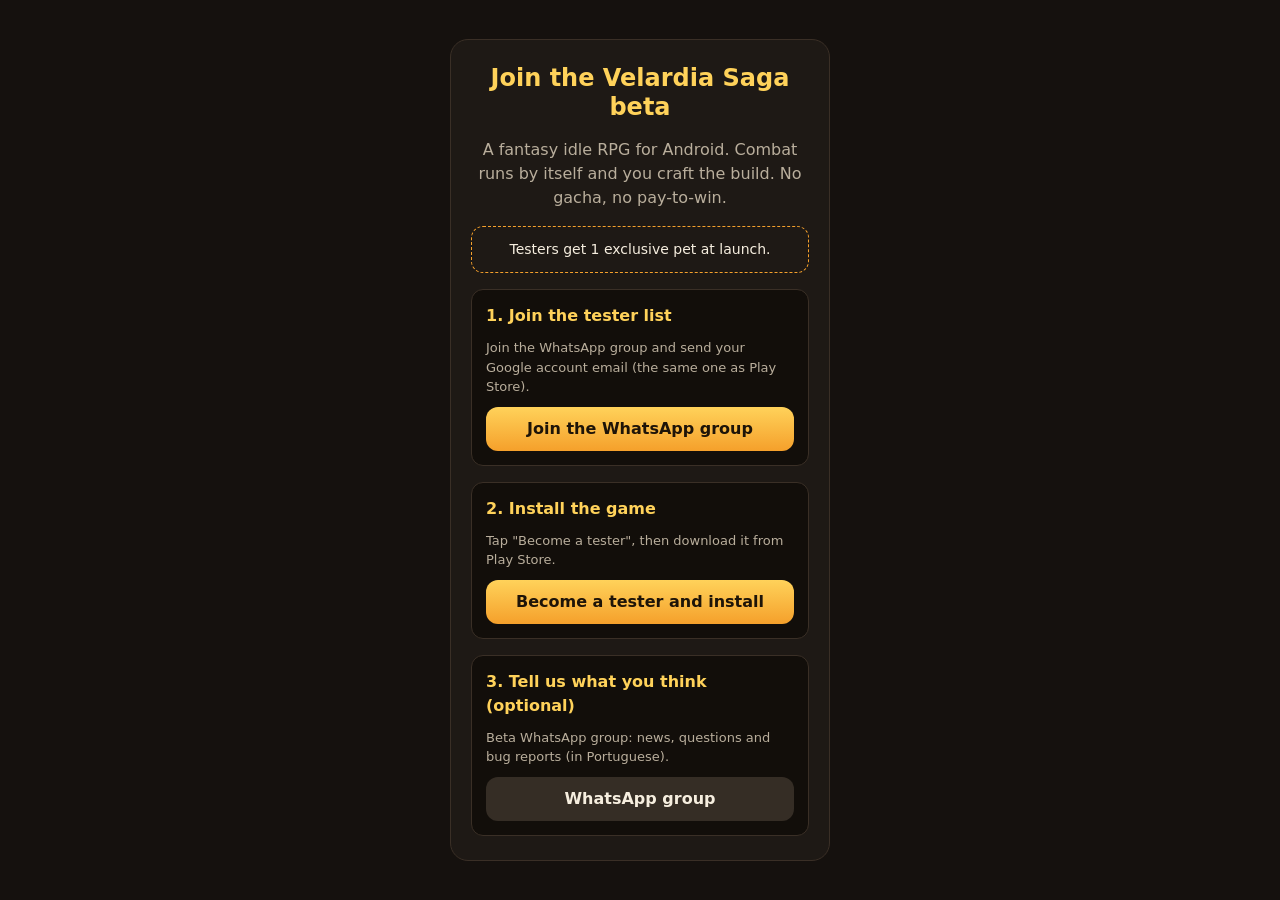
==== beta.html @ 22c13094 "Página Beta: entrada única do teste fechado em pt, en e es Co-Authored-By: Claude Fable 5.2 <noreply" ====
<!doctype html>
<html lang="pt-BR">
<head>
<meta charset="utf-8">
<meta name="viewport" content="width=device-width, initial-scale=1">
<title>Beta: Velárdia Saga</title>
<meta property="og:title" content="Beta do Velárdia Saga">
<meta property="og:description" content="Idle RPG de fantasia para Android, sem gacha. Entre no beta em 2 toques e ganhe um pet exclusivo no lançamento.">
<meta property="og:type" content="website">
<!-- Página única de entrada do beta: todo post de divulgação aponta para cá.
     GRUPO_GOOGLE: link "participar" do Grupo do Google ligado ao teste fechado na Play Console.
     Enquanto estiver vazio, o passo 1 manda a pessoa para o grupo do WhatsApp (jeito antigo).
     ?de=tiktok (ou reddit, discord...) só serve para a gente saber de onde a pessoa veio. -->
<style>
:root{--fundo:#15110e;--painel:#1e1915;--borda:#3a2f26;--texto:#f6eedf;--texto2:#b9ae9c;--ouro:#ffd25a;--laranja:#f5a02b;--letra-botao:#1e1408}
*{box-sizing:border-box}
body{margin:0;background:var(--fundo);color:var(--texto);font:16px/1.5 Inter,system-ui,-apple-system,"Segoe UI",Roboto,sans-serif;min-height:100vh;display:grid;place-items:center;padding:24px 16px}
main{width:100%;max-width:380px;background:var(--painel);border:1px solid var(--borda);border-radius:18px;padding:24px 20px;display:grid;gap:16px;text-align:center}
h1{margin:0;color:var(--ouro);font-size:24px;line-height:1.2}
p{margin:0;color:var(--texto2)}
.passo{border:1px solid var(--borda);border-radius:12px;padding:14px;background:#120e0a;display:grid;gap:10px;text-align:left}
.passo b{color:var(--ouro)}
.passo small{color:var(--texto2);font-size:13px}
a.botao{display:block;text-align:center;text-decoration:none;border-radius:12px;padding:14px;font-weight:800;line-height:1}
.principal{background:linear-gradient(var(--ouro),var(--laranja));color:var(--letra-botao)}
.secundario{background:#352d25;color:var(--texto);font-weight:600}
.premio{border:1px dashed var(--laranja);border-radius:12px;padding:12px;font-size:14px;color:var(--texto)}
</style>
</head>
<body>
<main>
  <h1 id="titulo"></h1>
  <p id="sub"></p>
  <div class="premio" id="premio"></div>
  <div class="passo"><b id="p1t"></b><small id="p1d"></small><a class="botao principal" id="p1b" target="_blank" rel="noopener"></a></div>
  <div class="passo"><b id="p2t"></b><small id="p2d"></small><a class="botao principal" id="p2b" target="_blank" rel="noopener"></a></div>
  <div class="passo"><b id="p3t"></b><small id="p3d"></small><a class="botao secundario" id="p3b" target="_blank" rel="noopener"></a></div>
</main>
<script>
(function () {
  var GRUPO_GOOGLE = "";
  var WHATSAPP = "https://chat.whatsapp.com/LX2LWoTPSJx8s3obxakgEm";
  var TESTADOR = "https://play.google.com/apps/testing/com.stormleaf.velardia";
  var TEXTOS = {
    pt: {titulo: "Entre no beta do Velárdia Saga",
      sub: "Idle RPG de fantasia para Android. A luta roda sozinha e você monta a build. Sem gacha, sem pay-to-win.",
      premio: "Quem testa ganha 1 pet exclusivo no lançamento.",
      p1t: "1. Entre na lista de testadores", p1d: "Use a mesma conta Google da Play Store do celular onde vai jogar. A liberação é na hora.", p1b: "Participar do grupo de testadores",
      p1dAntigo: "Entre no grupo do WhatsApp e mande o e-mail da sua conta Google (a mesma da Play Store do celular).", p1bAntigo: "Entrar no grupo do WhatsApp",
      p2t: "2. Instale o jogo", p2d: "Toque em \"Tornar-se testador\" e depois baixe pela Play Store.", p2b: "Virar testador e instalar",
      p3t: "3. Conte o que achou (opcional)", p3d: "Grupo do WhatsApp do beta: novidades, dúvidas e relatos de erro.", p3b: "Grupo do WhatsApp"},
    es: {titulo: "Entra en la beta de Velardia Saga",
      sub: "Idle RPG de fantasía para Android. La pelea corre sola y tú armas la build. Sin gacha, sin pay-to-win.",
      premio: "Quien prueba gana 1 mascota exclusiva en el lanzamiento.",
      p1t: "1. Entra en la lista de testers", p1d: "Usa la misma cuenta de Google de Play Store del celular donde vas a jugar. El acceso es inmediato.", p1b: "Unirme al grupo de testers",
      p1dAntigo: "Entra en el grupo de WhatsApp y envía el correo de tu cuenta de Google (la misma de Play Store).", p1bAntigo: "Entrar en el grupo de WhatsApp",
      p2t: "2. Instala el juego", p2d: "Toca \"Convertirse en tester\" y luego descárgalo en Play Store.", p2b: "Ser tester e instalar",
      p3t: "3. Cuéntanos qué te pareció (opcional)", p3d: "Grupo de WhatsApp de la beta: novedades, dudas y reportes de errores (en portugués).", p3b: "Grupo de WhatsApp"},
    en: {titulo: "Join the Velardia Saga beta",
      sub: "A fantasy idle RPG for Android. Combat runs by itself and you craft the build. No gacha, no pay-to-win.",
      premio: "Testers get 1 exclusive pet at launch.",
      p1t: "1. Join the tester list", p1d: "Use the same Google account as Play Store on the phone you'll play on. Access is instant.", p1b: "Join the tester group",
      p1dAntigo: "Join the WhatsApp group and send your Google account email (the same one as Play Store).", p1bAntigo: "Join the WhatsApp group",
      p2t: "2. Install the game", p2d: "Tap \"Become a tester\", then download it from Play Store.", p2b: "Become a tester and install",
      p3t: "3. Tell us what you think (optional)", p3d: "Beta WhatsApp group: news, questions and bug reports (in Portuguese).", p3b: "WhatsApp group"}
  };
  var idioma = (navigator.language || "pt").slice(0, 2).toLowerCase();
  var t = TEXTOS[idioma] || TEXTOS.en;
  document.documentElement.lang = idioma === "pt" ? "pt-BR" : idioma;
  if (!GRUPO_GOOGLE) { t.p1d = t.p1dAntigo; t.p1b = t.p1bAntigo; }
  ["titulo", "sub", "premio", "p1t", "p1d", "p1b", "p2t", "p2d", "p2b", "p3t", "p3d", "p3b"].forEach(function (id) {
    document.getElementById(id).textContent = t[id];
  });
  document.getElementById("p1b").href = GRUPO_GOOGLE || WHATSAPP;
  document.getElementById("p2b").href = TESTADOR;
  document.getElementById("p3b").href = WHATSAPP;
})();
</script>
</body>
</html>
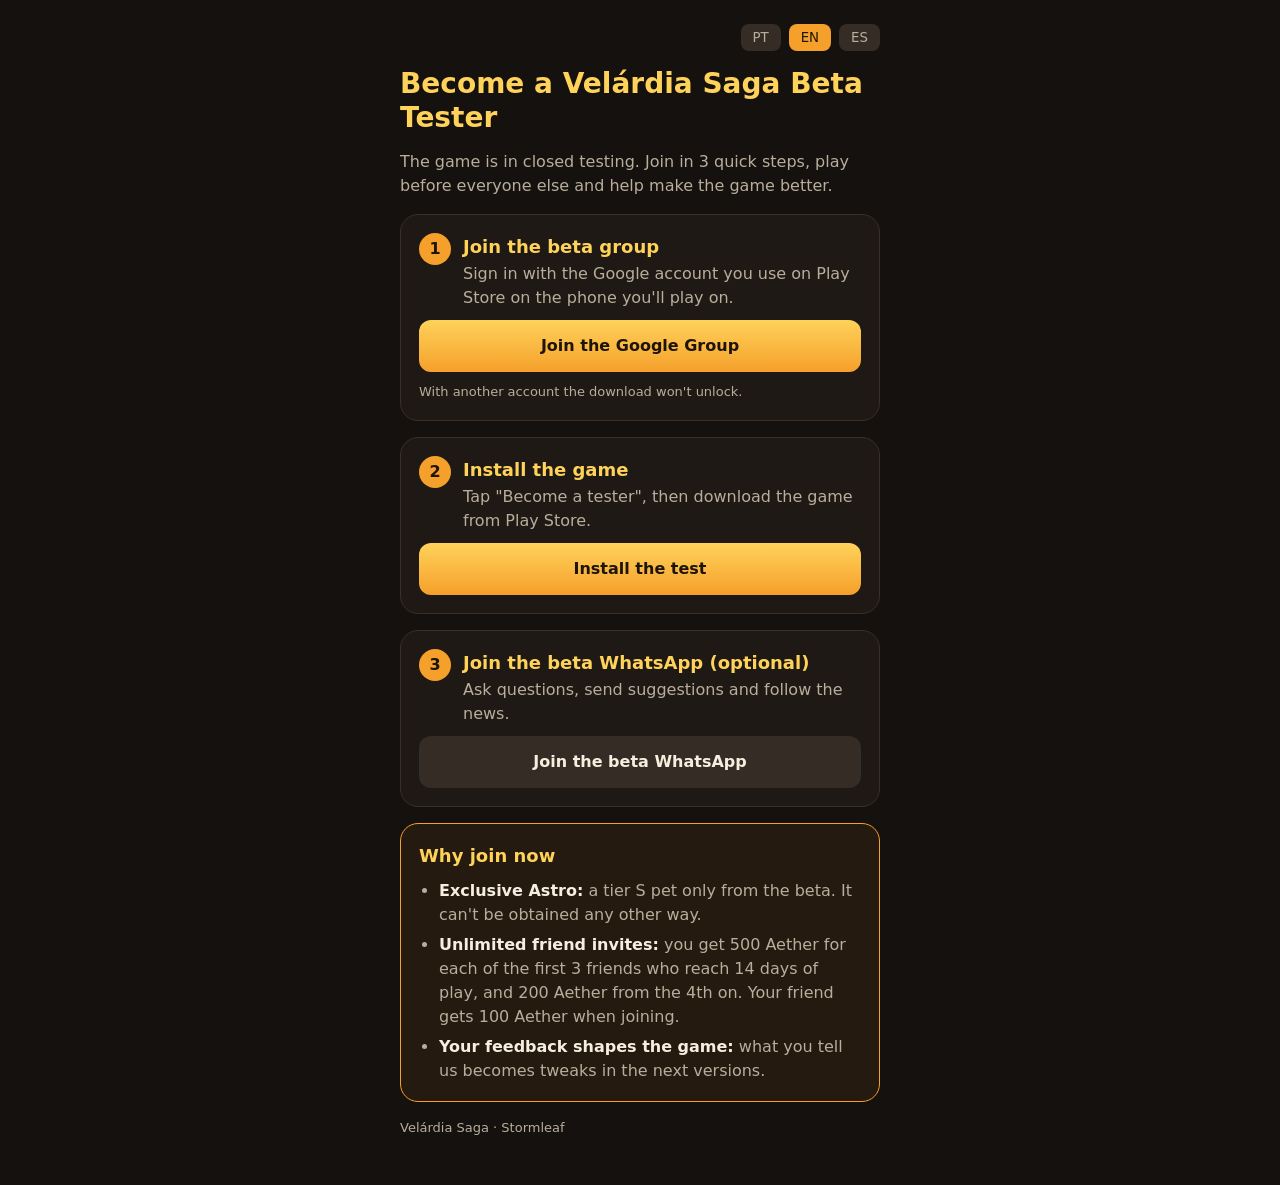
==== commit 70352c96: "Página Beta: grupo do Google, vantagens (Astro exclusivo, convite sem limite) e seletor de idioma; c" ====
--- a/beta.html
+++ b/beta.html
@@ -4,76 +4,121 @@
 <meta charset="utf-8">
 <meta name="viewport" content="width=device-width, initial-scale=1">
 <title>Beta: Velárdia Saga</title>
-<meta property="og:title" content="Beta do Velárdia Saga">
-<meta property="og:description" content="Idle RPG de fantasia para Android, sem gacha. Entre no beta em 2 toques e ganhe um pet exclusivo no lançamento.">
+<meta property="og:title" content="Seja Beta Tester de Velárdia Saga">
+<meta property="og:description" content="Entre no teste fechado, jogue antes de todo mundo e ganhe o Astro exclusivo do beta.">
 <meta property="og:type" content="website">
-<!-- Página única de entrada do beta: todo post de divulgação aponta para cá.
-     GRUPO_GOOGLE: link "participar" do Grupo do Google ligado ao teste fechado na Play Console.
-     Enquanto estiver vazio, o passo 1 manda a pessoa para o grupo do WhatsApp (jeito antigo).
-     ?de=tiktok (ou reddit, discord...) só serve para a gente saber de onde a pessoa veio. -->
+<!-- Página do beta. 3 passos: grupo do Google -> link de testador -> WhatsApp (opcional).
+     Se GRUPO_GOOGLE ficar vazio, o botão do passo 1 fica desativado.
+     No lançamento, esta página pode sair do ar ou apontar para a Play Store. -->
 <style>
 :root{--fundo:#15110e;--painel:#1e1915;--borda:#3a2f26;--texto:#f6eedf;--texto2:#b9ae9c;--ouro:#ffd25a;--laranja:#f5a02b;--letra-botao:#1e1408}
 *{box-sizing:border-box}
-body{margin:0;background:var(--fundo);color:var(--texto);font:16px/1.5 Inter,system-ui,-apple-system,"Segoe UI",Roboto,sans-serif;min-height:100vh;display:grid;place-items:center;padding:24px 16px}
-main{width:100%;max-width:380px;background:var(--painel);border:1px solid var(--borda);border-radius:18px;padding:24px 20px;display:grid;gap:16px;text-align:center}
-h1{margin:0;color:var(--ouro);font-size:24px;line-height:1.2}
+body{margin:0;background:var(--fundo);color:var(--texto);font:16px/1.5 Inter,system-ui,-apple-system,"Segoe UI",Roboto,sans-serif;padding:24px 16px 48px}
+main{max-width:480px;margin:0 auto;display:grid;gap:16px}
+.idiomas{display:flex;gap:8px;justify-content:flex-end}
+.idiomas button{background:#352d25;color:var(--texto2);border:0;border-radius:8px;padding:6px 12px;font:600 13px inherit;font-family:inherit;cursor:pointer}
+.idiomas button[aria-pressed=true]{background:var(--laranja);color:var(--letra-botao)}
+h1{margin:0;color:var(--ouro);font-size:28px;line-height:1.2}
+h2{margin:0;color:var(--ouro);font-size:18px}
 p{margin:0;color:var(--texto2)}
-.passo{border:1px solid var(--borda);border-radius:12px;padding:14px;background:#120e0a;display:grid;gap:10px;text-align:left}
-.passo b{color:var(--ouro)}
-.passo small{color:var(--texto2);font-size:13px}
-a.botao{display:block;text-align:center;text-decoration:none;border-radius:12px;padding:14px;font-weight:800;line-height:1}
+.cartao{background:var(--painel);border:1px solid var(--borda);border-radius:18px;padding:18px;display:grid;gap:10px}
+.destaque{border-color:var(--laranja);background:#241a10}
+.passo{display:flex;gap:12px;align-items:flex-start}
+.num{flex:none;width:32px;height:32px;border-radius:50%;background:var(--laranja);color:var(--letra-botao);font-weight:800;display:grid;place-items:center}
+.passo h2{margin-bottom:2px}
+a.botao{display:block;text-align:center;text-decoration:none;border-radius:12px;padding:14px;font-weight:800;font-size:16px}
 .principal{background:linear-gradient(var(--ouro),var(--laranja));color:var(--letra-botao)}
-.secundario{background:#352d25;color:var(--texto);font-weight:600}
-.premio{border:1px dashed var(--laranja);border-radius:12px;padding:12px;font-size:14px;color:var(--texto)}
+.secundario{background:#352d25;color:var(--texto)}
+a.botao[aria-disabled=true]{opacity:.45;pointer-events:none}
+.pequeno{font-size:13px}
+ul{margin:0;padding-left:20px;color:var(--texto2);display:grid;gap:6px}
+b{color:var(--texto)}
 </style>
 </head>
 <body>
 <main>
-  <h1 id="titulo"></h1>
-  <p id="sub"></p>
-  <div class="premio" id="premio"></div>
-  <div class="passo"><b id="p1t"></b><small id="p1d"></small><a class="botao principal" id="p1b" target="_blank" rel="noopener"></a></div>
-  <div class="passo"><b id="p2t"></b><small id="p2d"></small><a class="botao principal" id="p2b" target="_blank" rel="noopener"></a></div>
-  <div class="passo"><b id="p3t"></b><small id="p3d"></small><a class="botao secundario" id="p3b" target="_blank" rel="noopener"></a></div>
+  <div class="idiomas">
+    <button data-l="pt">PT</button><button data-l="en">EN</button><button data-l="es">ES</button>
+  </div>
+  <h1 data-t="titulo"></h1>
+  <p data-t="sub"></p>
+
+  <section class="cartao">
+    <div class="passo"><div class="num">1</div><div><h2 data-t="p1t"></h2><p data-t="p1d"></p></div></div>
+    <a class="botao principal" id="grupo" target="_blank" rel="noopener" data-t="p1b"></a>
+    <p class="pequeno" data-t="p1n"></p>
+  </section>
+
+  <section class="cartao">
+    <div class="passo"><div class="num">2</div><div><h2 data-t="p2t"></h2><p data-t="p2d"></p></div></div>
+    <a class="botao principal" id="testador" target="_blank" rel="noopener" data-t="p2b"></a>
+  </section>
+
+  <section class="cartao">
+    <div class="passo"><div class="num">3</div><div><h2 data-t="p3t"></h2><p data-t="p3d"></p></div></div>
+    <a class="botao secundario" id="zap" target="_blank" rel="noopener" data-t="p3b"></a>
+  </section>
+
+  <section class="cartao destaque">
+    <h2 data-t="vt"></h2>
+    <ul id="vantagens"></ul>
+  </section>
+
+  <p class="pequeno" data-t="rodape"></p>
 </main>
 <script>
 (function () {
-  var GRUPO_GOOGLE = "";
+  // Grupo do Google do beta (velardia-saga-beta@googlegroups.com), ligado ao teste fechado na Play Console.
+  var GRUPO_GOOGLE = "https://groups.google.com/g/velardia-saga-beta";
+  var TESTADOR = "https://play.google.com/apps/testing/com.stormleaf.velardia";
   var WHATSAPP = "https://chat.whatsapp.com/LX2LWoTPSJx8s3obxakgEm";
-  var TESTADOR = "https://play.google.com/apps/testing/com.stormleaf.velardia";
-  var TEXTOS = {
-    pt: {titulo: "Entre no beta do Velárdia Saga",
-      sub: "Idle RPG de fantasia para Android. A luta roda sozinha e você monta a build. Sem gacha, sem pay-to-win.",
-      premio: "Quem testa ganha 1 pet exclusivo no lançamento.",
-      p1t: "1. Entre na lista de testadores", p1d: "Use a mesma conta Google da Play Store do celular onde vai jogar. A liberação é na hora.", p1b: "Participar do grupo de testadores",
-      p1dAntigo: "Entre no grupo do WhatsApp e mande o e-mail da sua conta Google (a mesma da Play Store do celular).", p1bAntigo: "Entrar no grupo do WhatsApp",
-      p2t: "2. Instale o jogo", p2d: "Toque em \"Tornar-se testador\" e depois baixe pela Play Store.", p2b: "Virar testador e instalar",
-      p3t: "3. Conte o que achou (opcional)", p3d: "Grupo do WhatsApp do beta: novidades, dúvidas e relatos de erro.", p3b: "Grupo do WhatsApp"},
-    es: {titulo: "Entra en la beta de Velardia Saga",
-      sub: "Idle RPG de fantasía para Android. La pelea corre sola y tú armas la build. Sin gacha, sin pay-to-win.",
-      premio: "Quien prueba gana 1 mascota exclusiva en el lanzamiento.",
-      p1t: "1. Entra en la lista de testers", p1d: "Usa la misma cuenta de Google de Play Store del celular donde vas a jugar. El acceso es inmediato.", p1b: "Unirme al grupo de testers",
-      p1dAntigo: "Entra en el grupo de WhatsApp y envía el correo de tu cuenta de Google (la misma de Play Store).", p1bAntigo: "Entrar en el grupo de WhatsApp",
-      p2t: "2. Instala el juego", p2d: "Toca \"Convertirse en tester\" y luego descárgalo en Play Store.", p2b: "Ser tester e instalar",
-      p3t: "3. Cuéntanos qué te pareció (opcional)", p3d: "Grupo de WhatsApp de la beta: novedades, dudas y reportes de errores (en portugués).", p3b: "Grupo de WhatsApp"},
-    en: {titulo: "Join the Velardia Saga beta",
-      sub: "A fantasy idle RPG for Android. Combat runs by itself and you craft the build. No gacha, no pay-to-win.",
-      premio: "Testers get 1 exclusive pet at launch.",
-      p1t: "1. Join the tester list", p1d: "Use the same Google account as Play Store on the phone you'll play on. Access is instant.", p1b: "Join the tester group",
-      p1dAntigo: "Join the WhatsApp group and send your Google account email (the same one as Play Store).", p1bAntigo: "Join the WhatsApp group",
-      p2t: "2. Install the game", p2d: "Tap \"Become a tester\", then download it from Play Store.", p2b: "Become a tester and install",
-      p3t: "3. Tell us what you think (optional)", p3d: "Beta WhatsApp group: news, questions and bug reports (in Portuguese).", p3b: "WhatsApp group"}
+
+  var T = {
+    pt: {titulo: "Seja Beta Tester de Velárdia Saga", sub: "O jogo está em teste fechado. Entre em 3 passos rápidos, jogue antes de todo mundo e ajude a deixar o jogo melhor.",
+      p1t: "Entre no grupo do beta", p1d: "Entre com a conta Google que você usa na Play Store do celular onde vai jogar.", p1b: "Entrar no Grupo do Google", p1n: "Com outra conta o download não libera.", p1breve: "Link do grupo em breve",
+      p2t: "Instale o jogo", p2d: "Toque em \"Tornar-se testador\" e depois baixe o jogo pela Play Store.", p2b: "Instalar o teste",
+      p3t: "Entre no WhatsApp do beta (opcional)", p3d: "Tire dúvidas, mande sugestões e acompanhe as novidades.", p3b: "Entrar no WhatsApp do beta",
+      vt: "Por que entrar agora",
+      v: ["<b>Astro exclusivo:</b> um pet de tier S só do beta. Não dá para conseguir de outro jeito.", "<b>Convite de amigo sem limite:</b> você ganha 500 Éter por cada um dos 3 primeiros amigos que chegarem a 14 dias de jogo, e 200 Éter do 4º em diante. Seu amigo ganha 100 Éter ao entrar.", "<b>Sua opinião muda o jogo:</b> o que você achar vira ajuste nas próximas versões."],
+      rodape: "Velárdia Saga · Stormleaf"},
+    en: {titulo: "Become a Velárdia Saga Beta Tester", sub: "The game is in closed testing. Join in 3 quick steps, play before everyone else and help make the game better.",
+      p1t: "Join the beta group", p1d: "Sign in with the Google account you use on Play Store on the phone you'll play on.", p1b: "Join the Google Group", p1n: "With another account the download won't unlock.", p1breve: "Group link coming soon",
+      p2t: "Install the game", p2d: "Tap \"Become a tester\", then download the game from Play Store.", p2b: "Install the test",
+      p3t: "Join the beta WhatsApp (optional)", p3d: "Ask questions, send suggestions and follow the news.", p3b: "Join the beta WhatsApp",
+      vt: "Why join now",
+      v: ["<b>Exclusive Astro:</b> a tier S pet only from the beta. It can't be obtained any other way.", "<b>Unlimited friend invites:</b> you get 500 Aether for each of the first 3 friends who reach 14 days of play, and 200 Aether from the 4th on. Your friend gets 100 Aether when joining.", "<b>Your feedback shapes the game:</b> what you tell us becomes tweaks in the next versions."],
+      rodape: "Velárdia Saga · Stormleaf"},
+    es: {titulo: "Sé Beta Tester de Velárdia Saga", sub: "El juego está en prueba cerrada. Entra en 3 pasos rápidos, juega antes que nadie y ayuda a mejorar el juego.",
+      p1t: "Entra al grupo de la beta", p1d: "Entra con la cuenta de Google que usas en Play Store en el celular donde vas a jugar.", p1b: "Entrar al Grupo de Google", p1n: "Con otra cuenta la descarga no se habilita.", p1breve: "Enlace del grupo próximamente",
+      p2t: "Instala el juego", p2d: "Toca \"Convertirse en tester\" y luego descarga el juego desde Play Store.", p2b: "Instalar la prueba",
+      p3t: "Entra al WhatsApp de la beta (opcional)", p3d: "Resuelve dudas, envía sugerencias y sigue las novedades.", p3b: "Entrar al WhatsApp de la beta",
+      vt: "Por qué entrar ahora",
+      v: ["<b>Astro exclusivo:</b> una mascota de tier S solo de la beta. No se puede conseguir de otra forma.", "<b>Invitación de amigos sin límite:</b> ganas 500 Éter por cada uno de los 3 primeros amigos que lleguen a 14 días de juego, y 200 Éter desde el 4.º. Tu amigo gana 100 Éter al entrar.", "<b>Tu opinión cambia el juego:</b> lo que nos cuentes se vuelve ajustes en las próximas versiones."],
+      rodape: "Velárdia Saga · Stormleaf"}
   };
-  var idioma = (navigator.language || "pt").slice(0, 2).toLowerCase();
-  var t = TEXTOS[idioma] || TEXTOS.en;
-  document.documentElement.lang = idioma === "pt" ? "pt-BR" : idioma;
-  if (!GRUPO_GOOGLE) { t.p1d = t.p1dAntigo; t.p1b = t.p1bAntigo; }
-  ["titulo", "sub", "premio", "p1t", "p1d", "p1b", "p2t", "p2d", "p2b", "p3t", "p3d", "p3b"].forEach(function (id) {
-    document.getElementById(id).textContent = t[id];
+
+  var salvo = ""; try { salvo = localStorage.getItem("idioma") || ""; } catch (e) {}
+  var idioma = salvo || (navigator.language || "pt").slice(0, 2).toLowerCase();
+  if (!T[idioma]) { idioma = "en"; }
+
+  function aplicar(l) {
+    var t = T[l];
+    document.documentElement.lang = l === "pt" ? "pt-BR" : l;
+    document.querySelectorAll("[data-t]").forEach(function (el) { el.textContent = t[el.getAttribute("data-t")]; });
+    var g = document.getElementById("grupo");
+    if (GRUPO_GOOGLE) { g.href = GRUPO_GOOGLE; g.removeAttribute("aria-disabled"); }
+    else { g.removeAttribute("href"); g.setAttribute("aria-disabled", "true"); g.textContent = t.p1breve; }
+    document.getElementById("testador").href = TESTADOR;
+    document.getElementById("zap").href = WHATSAPP;
+    var ul = document.getElementById("vantagens");
+    ul.innerHTML = "";
+    t.v.forEach(function (h) { var li = document.createElement("li"); li.innerHTML = h; ul.appendChild(li); });
+    document.querySelectorAll(".idiomas button").forEach(function (b) { b.setAttribute("aria-pressed", b.dataset.l === l ? "true" : "false"); });
+  }
+  document.querySelectorAll(".idiomas button").forEach(function (b) {
+    b.addEventListener("click", function () { try { localStorage.setItem("idioma", b.dataset.l); } catch (e) {} aplicar(b.dataset.l); });
   });
-  document.getElementById("p1b").href = GRUPO_GOOGLE || WHATSAPP;
-  document.getElementById("p2b").href = TESTADOR;
-  document.getElementById("p3b").href = WHATSAPP;
+  aplicar(idioma);
 })();
 </script>
 </body>
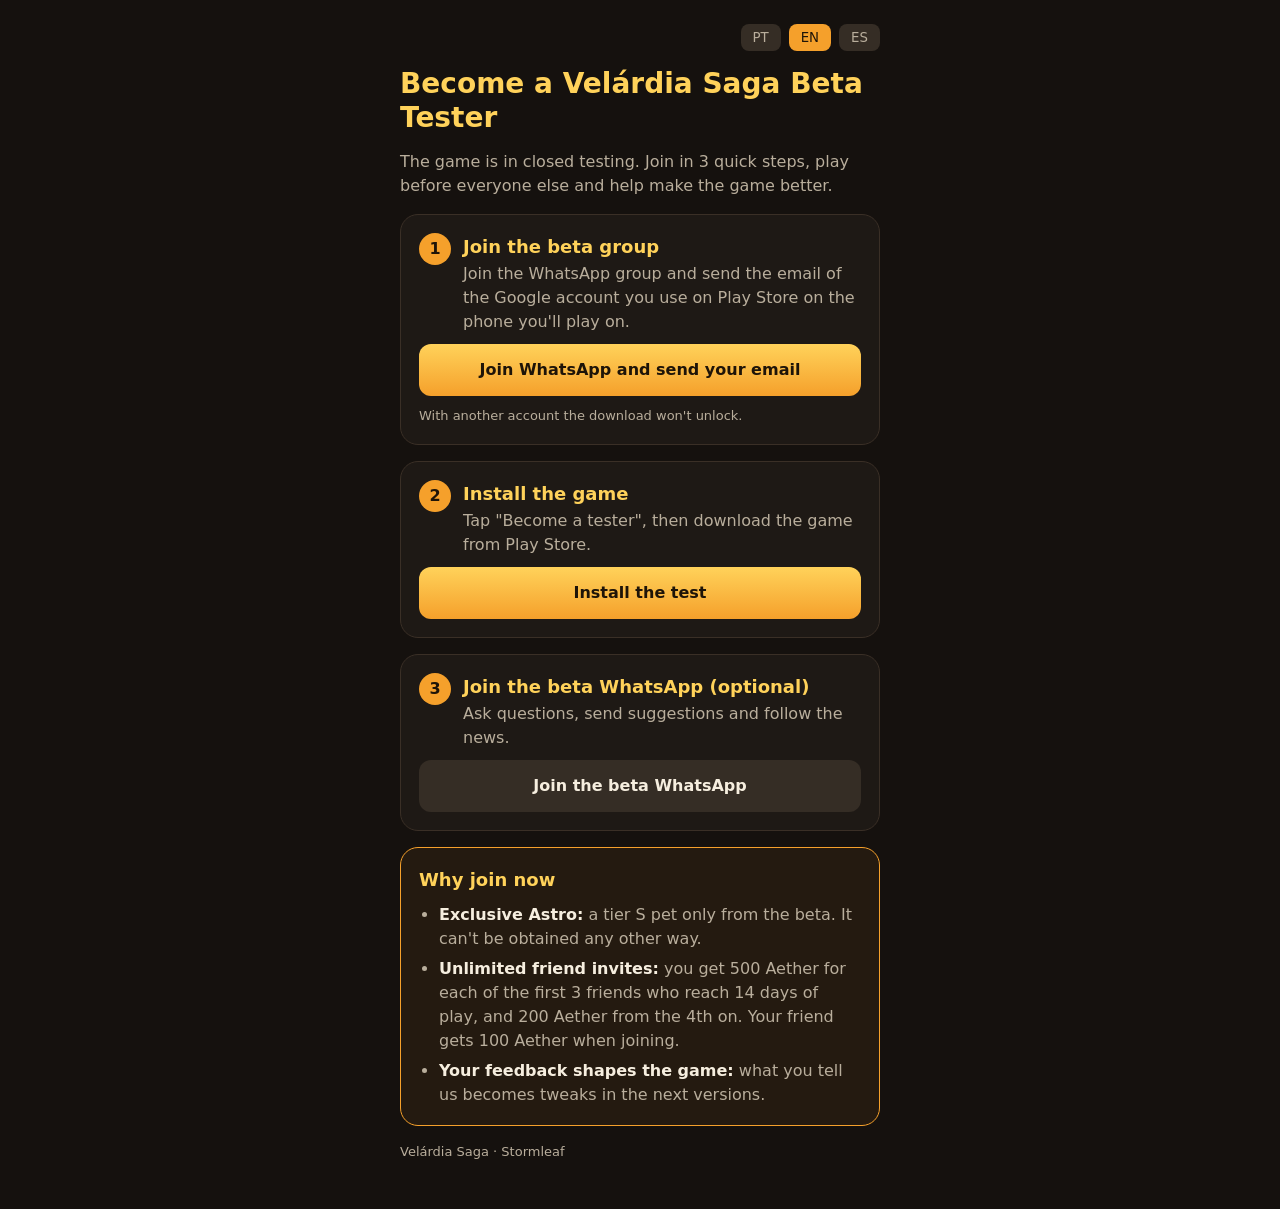
==== commit 8e1bef2a: "Página Beta: passo 1 continua pelo WhatsApp até a Play aprovar o grupo; convite.html volta ao fluxo " ====
--- a/beta.html
+++ b/beta.html
@@ -8,7 +8,7 @@
 <meta property="og:description" content="Entre no teste fechado, jogue antes de todo mundo e ganhe o Astro exclusivo do beta.">
 <meta property="og:type" content="website">
 <!-- Página do beta. 3 passos: grupo do Google -> link de testador -> WhatsApp (opcional).
-     Se GRUPO_GOOGLE ficar vazio, o botão do passo 1 fica desativado.
+     Se GRUPO_GOOGLE estiver vazio, o passo 1 usa o jeito antigo: WhatsApp + e-mail da conta Google.
      No lançamento, esta página pode sair do ar ou apontar para a Play Store. -->
 <style>
 :root{--fundo:#15110e;--painel:#1e1915;--borda:#3a2f26;--texto:#f6eedf;--texto2:#b9ae9c;--ouro:#ffd25a;--laranja:#f5a02b;--letra-botao:#1e1408}
@@ -68,28 +68,29 @@
 </main>
 <script>
 (function () {
-  // Grupo do Google do beta (velardia-saga-beta@googlegroups.com), ligado ao teste fechado na Play Console.
-  var GRUPO_GOOGLE = "https://groups.google.com/g/velardia-saga-beta";
+  // Grupo do Google do beta: https://groups.google.com/g/velardia-saga-beta (velardia-saga-beta@googlegroups.com).
+  // Só preencher GRUPO_GOOGLE depois que a Play Console aprovar a troca da lista de e-mails pelo grupo. Até lá vale o WhatsApp + e-mail.
+  var GRUPO_GOOGLE = "";
   var TESTADOR = "https://play.google.com/apps/testing/com.stormleaf.velardia";
   var WHATSAPP = "https://chat.whatsapp.com/LX2LWoTPSJx8s3obxakgEm";
 
   var T = {
     pt: {titulo: "Seja Beta Tester de Velárdia Saga", sub: "O jogo está em teste fechado. Entre em 3 passos rápidos, jogue antes de todo mundo e ajude a deixar o jogo melhor.",
-      p1t: "Entre no grupo do beta", p1d: "Entre com a conta Google que você usa na Play Store do celular onde vai jogar.", p1b: "Entrar no Grupo do Google", p1n: "Com outra conta o download não libera.", p1breve: "Link do grupo em breve",
+      p1t: "Entre no grupo do beta", p1d: "Entre com a conta Google que você usa na Play Store do celular onde vai jogar.", p1b: "Entrar no Grupo do Google", p1n: "Com outra conta o download não libera.", p1dA: "Entre no grupo do WhatsApp e mande o e-mail da conta Google que você usa na Play Store do celular onde vai jogar.", p1bA: "Entrar no WhatsApp e mandar o e-mail",
       p2t: "Instale o jogo", p2d: "Toque em \"Tornar-se testador\" e depois baixe o jogo pela Play Store.", p2b: "Instalar o teste",
       p3t: "Entre no WhatsApp do beta (opcional)", p3d: "Tire dúvidas, mande sugestões e acompanhe as novidades.", p3b: "Entrar no WhatsApp do beta",
       vt: "Por que entrar agora",
       v: ["<b>Astro exclusivo:</b> um pet de tier S só do beta. Não dá para conseguir de outro jeito.", "<b>Convite de amigo sem limite:</b> você ganha 500 Éter por cada um dos 3 primeiros amigos que chegarem a 14 dias de jogo, e 200 Éter do 4º em diante. Seu amigo ganha 100 Éter ao entrar.", "<b>Sua opinião muda o jogo:</b> o que você achar vira ajuste nas próximas versões."],
       rodape: "Velárdia Saga · Stormleaf"},
     en: {titulo: "Become a Velárdia Saga Beta Tester", sub: "The game is in closed testing. Join in 3 quick steps, play before everyone else and help make the game better.",
-      p1t: "Join the beta group", p1d: "Sign in with the Google account you use on Play Store on the phone you'll play on.", p1b: "Join the Google Group", p1n: "With another account the download won't unlock.", p1breve: "Group link coming soon",
+      p1t: "Join the beta group", p1d: "Sign in with the Google account you use on Play Store on the phone you'll play on.", p1b: "Join the Google Group", p1n: "With another account the download won't unlock.", p1dA: "Join the WhatsApp group and send the email of the Google account you use on Play Store on the phone you'll play on.", p1bA: "Join WhatsApp and send your email",
       p2t: "Install the game", p2d: "Tap \"Become a tester\", then download the game from Play Store.", p2b: "Install the test",
       p3t: "Join the beta WhatsApp (optional)", p3d: "Ask questions, send suggestions and follow the news.", p3b: "Join the beta WhatsApp",
       vt: "Why join now",
       v: ["<b>Exclusive Astro:</b> a tier S pet only from the beta. It can't be obtained any other way.", "<b>Unlimited friend invites:</b> you get 500 Aether for each of the first 3 friends who reach 14 days of play, and 200 Aether from the 4th on. Your friend gets 100 Aether when joining.", "<b>Your feedback shapes the game:</b> what you tell us becomes tweaks in the next versions."],
       rodape: "Velárdia Saga · Stormleaf"},
     es: {titulo: "Sé Beta Tester de Velárdia Saga", sub: "El juego está en prueba cerrada. Entra en 3 pasos rápidos, juega antes que nadie y ayuda a mejorar el juego.",
-      p1t: "Entra al grupo de la beta", p1d: "Entra con la cuenta de Google que usas en Play Store en el celular donde vas a jugar.", p1b: "Entrar al Grupo de Google", p1n: "Con otra cuenta la descarga no se habilita.", p1breve: "Enlace del grupo próximamente",
+      p1t: "Entra al grupo de la beta", p1d: "Entra con la cuenta de Google que usas en Play Store en el celular donde vas a jugar.", p1b: "Entrar al Grupo de Google", p1n: "Con otra cuenta la descarga no se habilita.", p1dA: "Entra al grupo de WhatsApp y envía el correo de la cuenta de Google que usas en Play Store en el celular donde vas a jugar.", p1bA: "Entrar al WhatsApp y enviar el correo",
       p2t: "Instala el juego", p2d: "Toca \"Convertirse en tester\" y luego descarga el juego desde Play Store.", p2b: "Instalar la prueba",
       p3t: "Entra al WhatsApp de la beta (opcional)", p3d: "Resuelve dudas, envía sugerencias y sigue las novedades.", p3b: "Entrar al WhatsApp de la beta",
       vt: "Por qué entrar ahora",
@@ -107,7 +108,7 @@
     document.querySelectorAll("[data-t]").forEach(function (el) { el.textContent = t[el.getAttribute("data-t")]; });
     var g = document.getElementById("grupo");
     if (GRUPO_GOOGLE) { g.href = GRUPO_GOOGLE; g.removeAttribute("aria-disabled"); }
-    else { g.removeAttribute("href"); g.setAttribute("aria-disabled", "true"); g.textContent = t.p1breve; }
+    else { g.href = WHATSAPP; g.removeAttribute("aria-disabled"); g.textContent = t.p1bA; document.querySelector("[data-t=p1d]").textContent = t.p1dA; }
     document.getElementById("testador").href = TESTADOR;
     document.getElementById("zap").href = WHATSAPP;
     var ul = document.getElementById("vantagens");
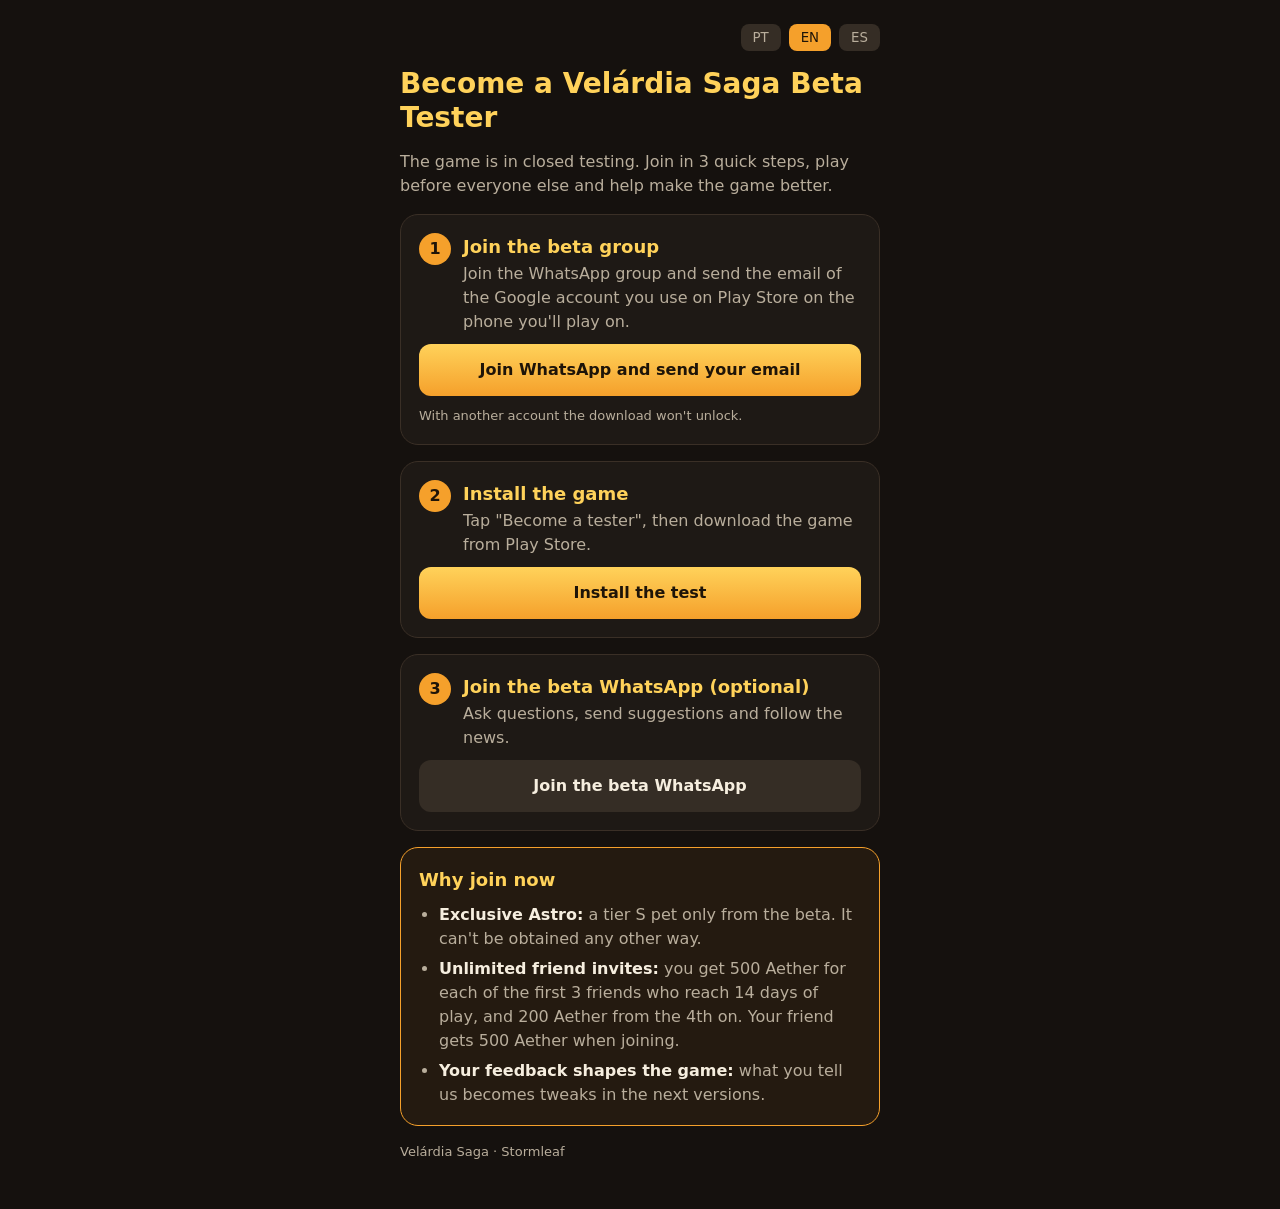
==== commit b3fa9f5c: "Página Beta: amigo convidado ganha 500 de Éter Co-Authored-By: Claude Sonnet 5.5 <noreply@anthropic." ====
--- a/beta.html
+++ b/beta.html
@@ -80,21 +80,21 @@
       p2t: "Instale o jogo", p2d: "Toque em \"Tornar-se testador\" e depois baixe o jogo pela Play Store.", p2b: "Instalar o teste",
       p3t: "Entre no WhatsApp do beta (opcional)", p3d: "Tire dúvidas, mande sugestões e acompanhe as novidades.", p3b: "Entrar no WhatsApp do beta",
       vt: "Por que entrar agora",
-      v: ["<b>Astro exclusivo:</b> um pet de tier S só do beta. Não dá para conseguir de outro jeito.", "<b>Convite de amigo sem limite:</b> você ganha 500 Éter por cada um dos 3 primeiros amigos que chegarem a 14 dias de jogo, e 200 Éter do 4º em diante. Seu amigo ganha 100 Éter ao entrar.", "<b>Sua opinião muda o jogo:</b> o que você achar vira ajuste nas próximas versões."],
+      v: ["<b>Astro exclusivo:</b> um pet de tier S só do beta. Não dá para conseguir de outro jeito.", "<b>Convite de amigo sem limite:</b> você ganha 500 Éter por cada um dos 3 primeiros amigos que chegarem a 14 dias de jogo, e 200 Éter do 4º em diante. Seu amigo ganha 500 Éter ao entrar.", "<b>Sua opinião muda o jogo:</b> o que você achar vira ajuste nas próximas versões."],
       rodape: "Velárdia Saga · Stormleaf"},
     en: {titulo: "Become a Velárdia Saga Beta Tester", sub: "The game is in closed testing. Join in 3 quick steps, play before everyone else and help make the game better.",
       p1t: "Join the beta group", p1d: "Sign in with the Google account you use on Play Store on the phone you'll play on.", p1b: "Join the Google Group", p1n: "With another account the download won't unlock.", p1dA: "Join the WhatsApp group and send the email of the Google account you use on Play Store on the phone you'll play on.", p1bA: "Join WhatsApp and send your email",
       p2t: "Install the game", p2d: "Tap \"Become a tester\", then download the game from Play Store.", p2b: "Install the test",
       p3t: "Join the beta WhatsApp (optional)", p3d: "Ask questions, send suggestions and follow the news.", p3b: "Join the beta WhatsApp",
       vt: "Why join now",
-      v: ["<b>Exclusive Astro:</b> a tier S pet only from the beta. It can't be obtained any other way.", "<b>Unlimited friend invites:</b> you get 500 Aether for each of the first 3 friends who reach 14 days of play, and 200 Aether from the 4th on. Your friend gets 100 Aether when joining.", "<b>Your feedback shapes the game:</b> what you tell us becomes tweaks in the next versions."],
+      v: ["<b>Exclusive Astro:</b> a tier S pet only from the beta. It can't be obtained any other way.", "<b>Unlimited friend invites:</b> you get 500 Aether for each of the first 3 friends who reach 14 days of play, and 200 Aether from the 4th on. Your friend gets 500 Aether when joining.", "<b>Your feedback shapes the game:</b> what you tell us becomes tweaks in the next versions."],
       rodape: "Velárdia Saga · Stormleaf"},
     es: {titulo: "Sé Beta Tester de Velárdia Saga", sub: "El juego está en prueba cerrada. Entra en 3 pasos rápidos, juega antes que nadie y ayuda a mejorar el juego.",
       p1t: "Entra al grupo de la beta", p1d: "Entra con la cuenta de Google que usas en Play Store en el celular donde vas a jugar.", p1b: "Entrar al Grupo de Google", p1n: "Con otra cuenta la descarga no se habilita.", p1dA: "Entra al grupo de WhatsApp y envía el correo de la cuenta de Google que usas en Play Store en el celular donde vas a jugar.", p1bA: "Entrar al WhatsApp y enviar el correo",
       p2t: "Instala el juego", p2d: "Toca \"Convertirse en tester\" y luego descarga el juego desde Play Store.", p2b: "Instalar la prueba",
       p3t: "Entra al WhatsApp de la beta (opcional)", p3d: "Resuelve dudas, envía sugerencias y sigue las novedades.", p3b: "Entrar al WhatsApp de la beta",
       vt: "Por qué entrar ahora",
-      v: ["<b>Astro exclusivo:</b> una mascota de tier S solo de la beta. No se puede conseguir de otra forma.", "<b>Invitación de amigos sin límite:</b> ganas 500 Éter por cada uno de los 3 primeros amigos que lleguen a 14 días de juego, y 200 Éter desde el 4.º. Tu amigo gana 100 Éter al entrar.", "<b>Tu opinión cambia el juego:</b> lo que nos cuentes se vuelve ajustes en las próximas versiones."],
+      v: ["<b>Astro exclusivo:</b> una mascota de tier S solo de la beta. No se puede conseguir de otra forma.", "<b>Invitación de amigos sin límite:</b> ganas 500 Éter por cada uno de los 3 primeros amigos que lleguen a 14 días de juego, y 200 Éter desde el 4.º. Tu amigo gana 500 Éter al entrar.", "<b>Tu opinión cambia el juego:</b> lo que nos cuentes se vuelve ajustes en las próximas versiones."],
       rodape: "Velárdia Saga · Stormleaf"}
   };
 
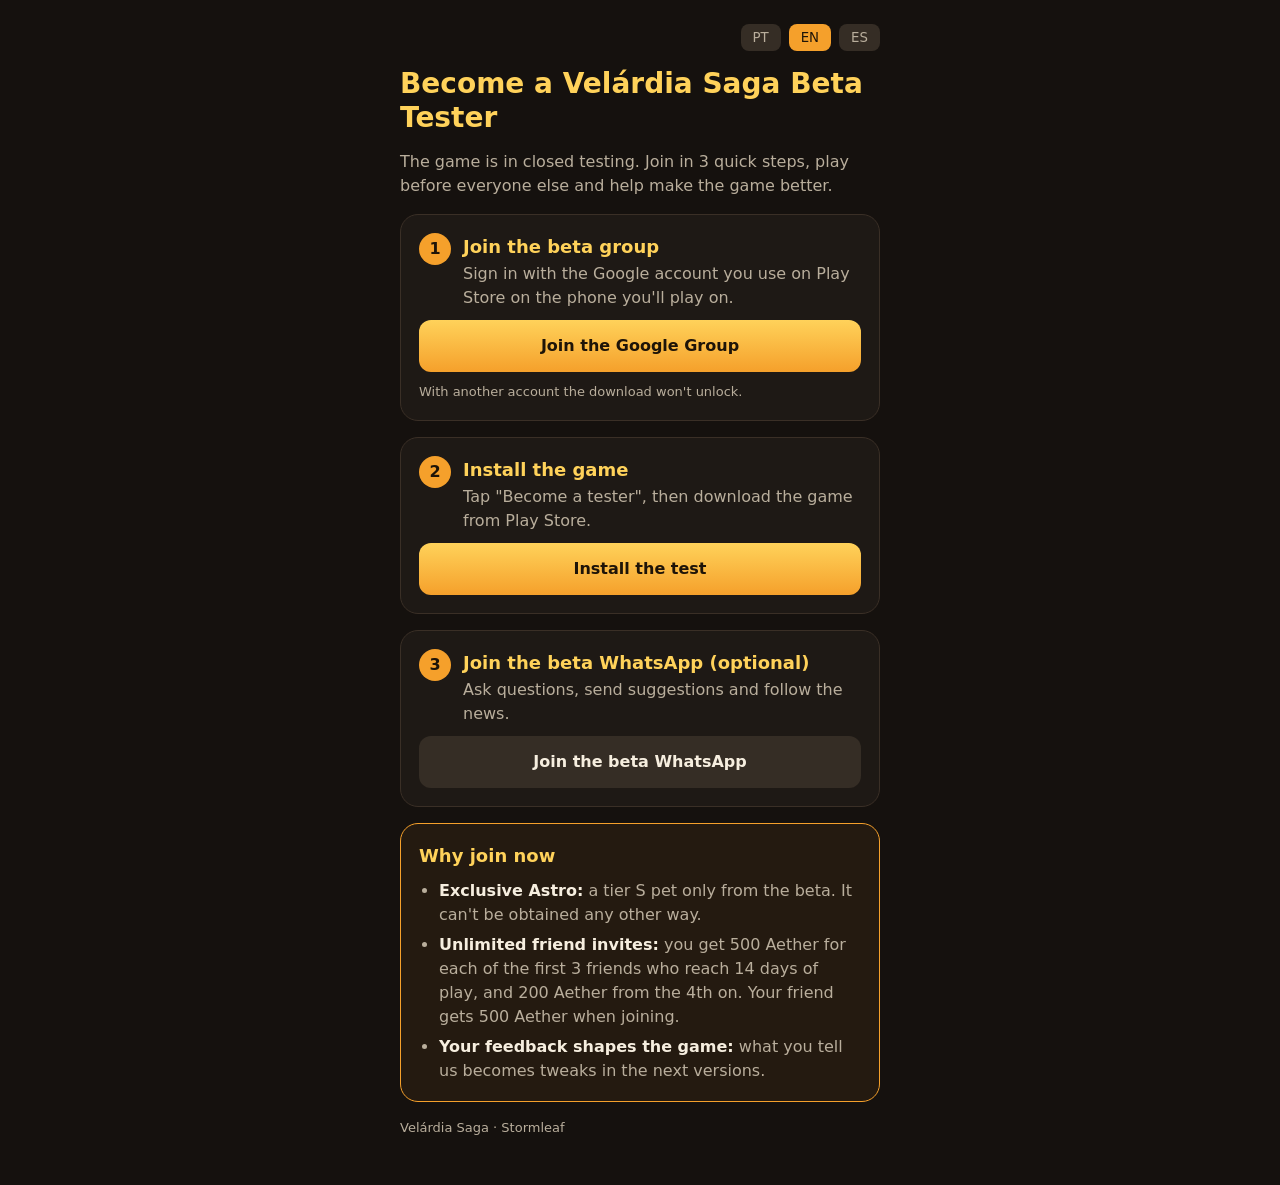
==== commit 670f6a18: "Beta: passo 1 passa a usar o Grupo do Google (troca aprovada na Play Console); convite no fluxo novo" ====
--- a/beta.html
+++ b/beta.html
@@ -69,8 +69,8 @@
 <script>
 (function () {
   // Grupo do Google do beta: https://groups.google.com/g/velardia-saga-beta (velardia-saga-beta@googlegroups.com).
-  // Só preencher GRUPO_GOOGLE depois que a Play Console aprovar a troca da lista de e-mails pelo grupo. Até lá vale o WhatsApp + e-mail.
-  var GRUPO_GOOGLE = "";
+  // Troca aprovada na Play Console em 16/11 ("Gerenciado usando Grupos do Google").
+  var GRUPO_GOOGLE = "https://groups.google.com/g/velardia-saga-beta";
   var TESTADOR = "https://play.google.com/apps/testing/com.stormleaf.velardia";
   var WHATSAPP = "https://chat.whatsapp.com/LX2LWoTPSJx8s3obxakgEm";
 
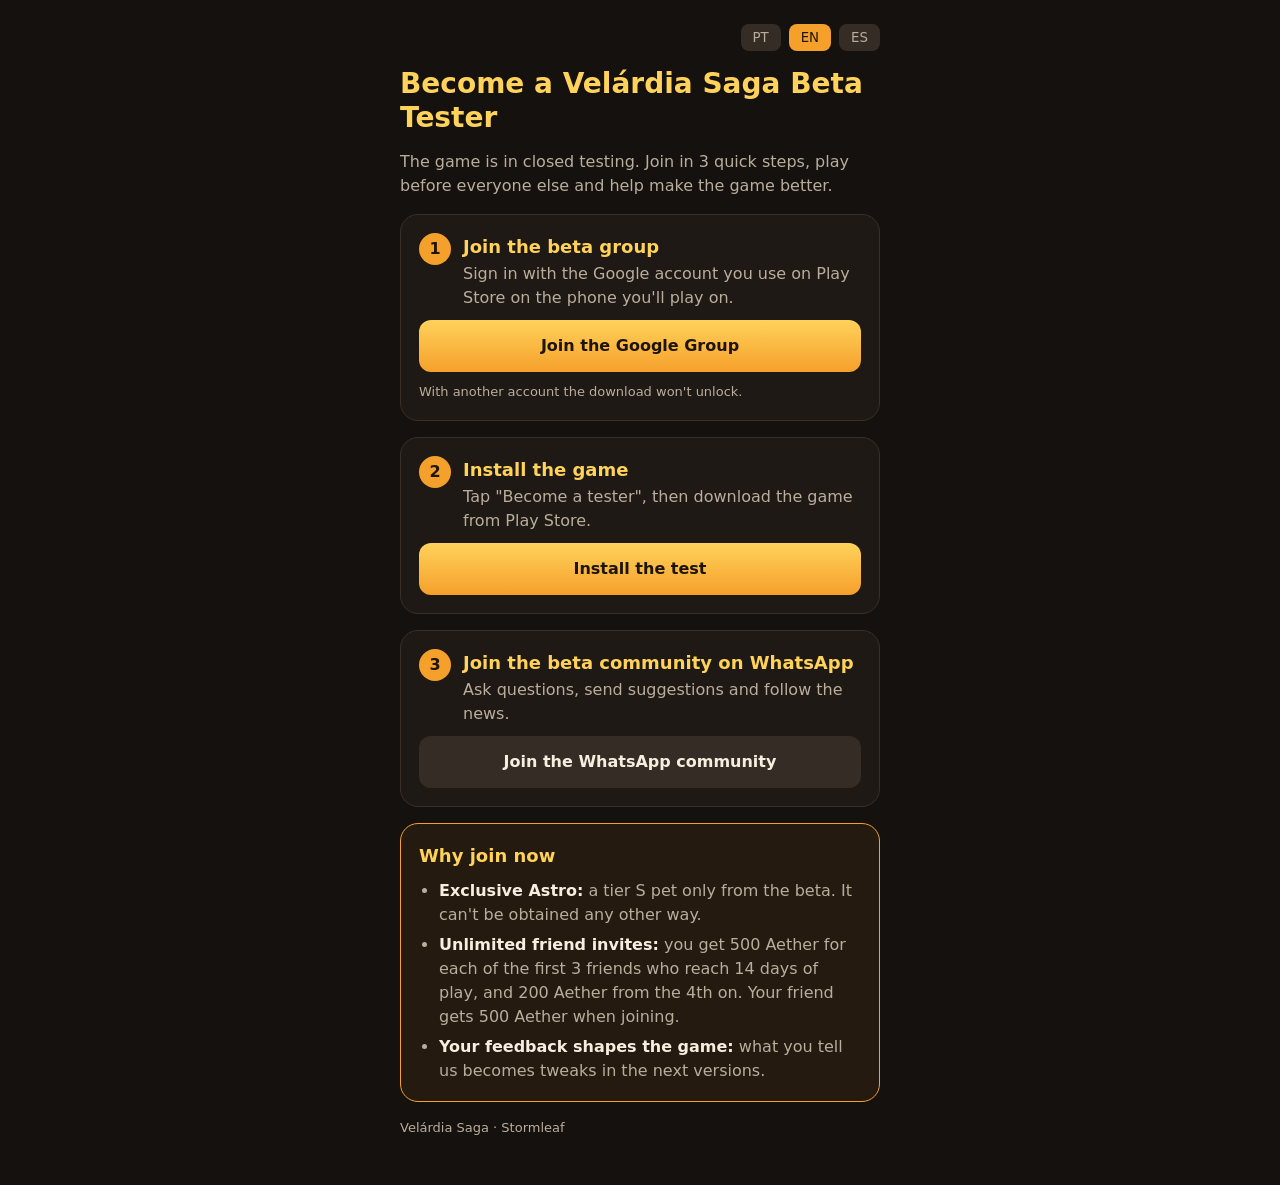
==== commit 841d6d0d: "Beta: WhatsApp agora é a comunidade (link novo) Co-Authored-By: Claude Opus 5.5 <noreply@anthropic.c" ====
--- a/beta.html
+++ b/beta.html
@@ -7,7 +7,7 @@
 <meta property="og:title" content="Seja Beta Tester de Velárdia Saga">
 <meta property="og:description" content="Entre no teste fechado, jogue antes de todo mundo e ganhe o Astro exclusivo do beta.">
 <meta property="og:type" content="website">
-<!-- Página do beta. 3 passos: grupo do Google -> link de testador -> WhatsApp (opcional).
+<!-- Página do beta. 3 passos: grupo do Google -> link de testador -> comunidade do WhatsApp.
      Se GRUPO_GOOGLE estiver vazio, o passo 1 usa o jeito antigo: WhatsApp + e-mail da conta Google.
      No lançamento, esta página pode sair do ar ou apontar para a Play Store. -->
 <style>
@@ -72,27 +72,27 @@
   // Troca aprovada na Play Console em 16/11 ("Gerenciado usando Grupos do Google").
   var GRUPO_GOOGLE = "https://groups.google.com/g/velardia-saga-beta";
   var TESTADOR = "https://play.google.com/apps/testing/com.stormleaf.velardia";
-  var WHATSAPP = "https://chat.whatsapp.com/LX2LWoTPSJx8s3obxakgEm";
+  var WHATSAPP = "https://chat.whatsapp.com/JJvgOvfKNi06zOBblTmQdW";
 
   var T = {
     pt: {titulo: "Seja Beta Tester de Velárdia Saga", sub: "O jogo está em teste fechado. Entre em 3 passos rápidos, jogue antes de todo mundo e ajude a deixar o jogo melhor.",
       p1t: "Entre no grupo do beta", p1d: "Entre com a conta Google que você usa na Play Store do celular onde vai jogar.", p1b: "Entrar no Grupo do Google", p1n: "Com outra conta o download não libera.", p1dA: "Entre no grupo do WhatsApp e mande o e-mail da conta Google que você usa na Play Store do celular onde vai jogar.", p1bA: "Entrar no WhatsApp e mandar o e-mail",
       p2t: "Instale o jogo", p2d: "Toque em \"Tornar-se testador\" e depois baixe o jogo pela Play Store.", p2b: "Instalar o teste",
-      p3t: "Entre no WhatsApp do beta (opcional)", p3d: "Tire dúvidas, mande sugestões e acompanhe as novidades.", p3b: "Entrar no WhatsApp do beta",
+      p3t: "Entre na comunidade do beta no WhatsApp", p3d: "Tire dúvidas, mande sugestões e acompanhe as novidades.", p3b: "Entrar na comunidade do WhatsApp",
       vt: "Por que entrar agora",
       v: ["<b>Astro exclusivo:</b> um pet de tier S só do beta. Não dá para conseguir de outro jeito.", "<b>Convite de amigo sem limite:</b> você ganha 500 Éter por cada um dos 3 primeiros amigos que chegarem a 14 dias de jogo, e 200 Éter do 4º em diante. Seu amigo ganha 500 Éter ao entrar.", "<b>Sua opinião muda o jogo:</b> o que você achar vira ajuste nas próximas versões."],
       rodape: "Velárdia Saga · Stormleaf"},
     en: {titulo: "Become a Velárdia Saga Beta Tester", sub: "The game is in closed testing. Join in 3 quick steps, play before everyone else and help make the game better.",
       p1t: "Join the beta group", p1d: "Sign in with the Google account you use on Play Store on the phone you'll play on.", p1b: "Join the Google Group", p1n: "With another account the download won't unlock.", p1dA: "Join the WhatsApp group and send the email of the Google account you use on Play Store on the phone you'll play on.", p1bA: "Join WhatsApp and send your email",
       p2t: "Install the game", p2d: "Tap \"Become a tester\", then download the game from Play Store.", p2b: "Install the test",
-      p3t: "Join the beta WhatsApp (optional)", p3d: "Ask questions, send suggestions and follow the news.", p3b: "Join the beta WhatsApp",
+      p3t: "Join the beta community on WhatsApp", p3d: "Ask questions, send suggestions and follow the news.", p3b: "Join the WhatsApp community",
       vt: "Why join now",
       v: ["<b>Exclusive Astro:</b> a tier S pet only from the beta. It can't be obtained any other way.", "<b>Unlimited friend invites:</b> you get 500 Aether for each of the first 3 friends who reach 14 days of play, and 200 Aether from the 4th on. Your friend gets 500 Aether when joining.", "<b>Your feedback shapes the game:</b> what you tell us becomes tweaks in the next versions."],
       rodape: "Velárdia Saga · Stormleaf"},
     es: {titulo: "Sé Beta Tester de Velárdia Saga", sub: "El juego está en prueba cerrada. Entra en 3 pasos rápidos, juega antes que nadie y ayuda a mejorar el juego.",
       p1t: "Entra al grupo de la beta", p1d: "Entra con la cuenta de Google que usas en Play Store en el celular donde vas a jugar.", p1b: "Entrar al Grupo de Google", p1n: "Con otra cuenta la descarga no se habilita.", p1dA: "Entra al grupo de WhatsApp y envía el correo de la cuenta de Google que usas en Play Store en el celular donde vas a jugar.", p1bA: "Entrar al WhatsApp y enviar el correo",
       p2t: "Instala el juego", p2d: "Toca \"Convertirse en tester\" y luego descarga el juego desde Play Store.", p2b: "Instalar la prueba",
-      p3t: "Entra al WhatsApp de la beta (opcional)", p3d: "Resuelve dudas, envía sugerencias y sigue las novedades.", p3b: "Entrar al WhatsApp de la beta",
+      p3t: "Únete a la comunidad de la beta en WhatsApp", p3d: "Resuelve dudas, envía sugerencias y sigue las novedades.", p3b: "Entrar a la comunidad de WhatsApp",
       vt: "Por qué entrar ahora",
       v: ["<b>Astro exclusivo:</b> una mascota de tier S solo de la beta. No se puede conseguir de otra forma.", "<b>Invitación de amigos sin límite:</b> ganas 500 Éter por cada uno de los 3 primeros amigos que lleguen a 14 días de juego, y 200 Éter desde el 4.º. Tu amigo gana 500 Éter al entrar.", "<b>Tu opinión cambia el juego:</b> lo que nos cuentes se vuelve ajustes en las próximas versiones."],
       rodape: "Velárdia Saga · Stormleaf"}
